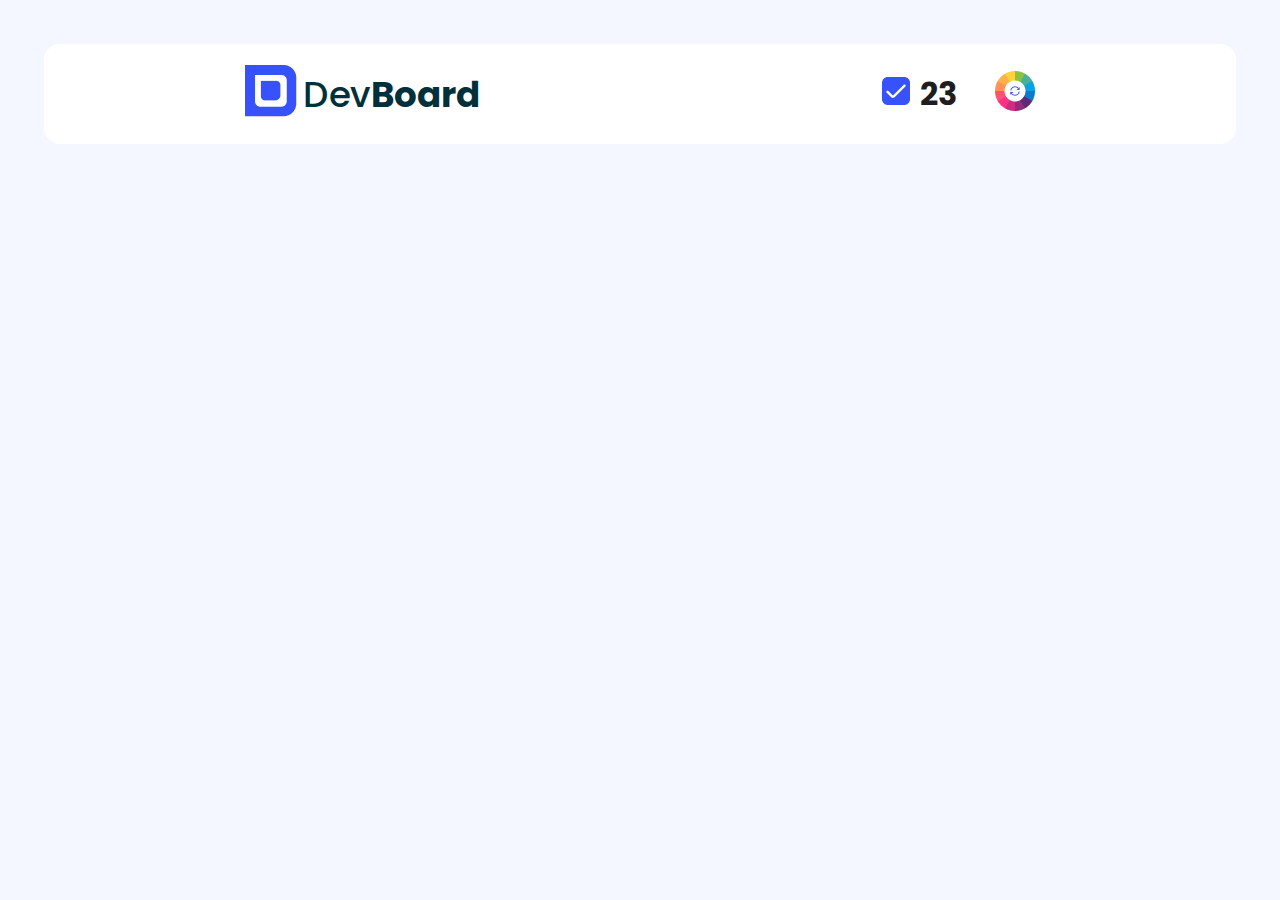
==== index.html @ e92d34a4 "navbar designed" ====
<!DOCTYPE html>
<html lang="en">

<head>
    <meta charset="UTF-8">
    <meta name="viewport" content="width=device-width, initial-scale=1.0">
    <title>Dev Board</title>
    <link rel="stylesheet" href="style.css">
</head>

<body>
    <header>
        <nav class="nav">
            <div id="nav-left" class="nav-left">
                <div><img src="assets/logo.png" alt=""></div>
                <div class="logo-text-1">Dev<span class="logo-text-2">Board</span></div>
            </div>
            <div id="nav-right" class="nav-right">
                <div class="check-box" id="check-box">
                    <div><img src="assets/checkbox.png" alt=""></div>
                    <div class="check-box-number" id="check=check-box-number">23</div>
                </div>
                <div class="theme-btn" id="theme-btn">
                    <img src="assets/theme-btn.png" alt="">
                </div>
            </div>
        </nav>
    </header>
    <main>

    </main>
    <script src="script.js"></script>
</body>

</html>
---- style.css ----
@import url('https://fonts.googleapis.com/css2?family=Poppins:ital,wght@0,100;0,200;0,300;0,400;0,500;0,600;0,700;0,800;0,900;1,100;1,200;1,300;1,400;1,500;1,600;1,700;1,800;1,900&family=Sora:wght@100..800&display=swap');


* {
    margin: 0px;
    padding: 0px;
    box-sizing: border-box;
}

body {
    max-width: 1920px;
    margin: 0 auto;
    font-family: "Poppins", sans-serif;
    background-color: #f4f7ff;

}

.nav {
    height: 100px;
    display: flex;
    justify-content: space-around;
    margin: 2.75rem;
    background-color: #fff;
    border-radius: 1rem;
}

.nav-left {
    cursor: pointer;
    display: flex;
    justify-content: center;
    align-items: center;
    gap: 6px;
}

.nav-right {
    
    display: flex;
    justify-content: center;
    align-items: center;
    gap: 2.375rem;
}

.check-box {
    cursor: pointer;
    display: flex;
    justify-content: center;
    align-items: center;
    gap: 10px;
}

.check-box-number {
    color: #1e1e1e;
    font-size: 32px;
    font-weight: 700;
    text-align: center;
}

.logo-text-1 {
    color: #00303c;
    font-size: 35.67px;
    font-weight: 500;
}
.logo-text-2{
    font-weight: 700;
}

.theme-btn{
    cursor: pointer;
}
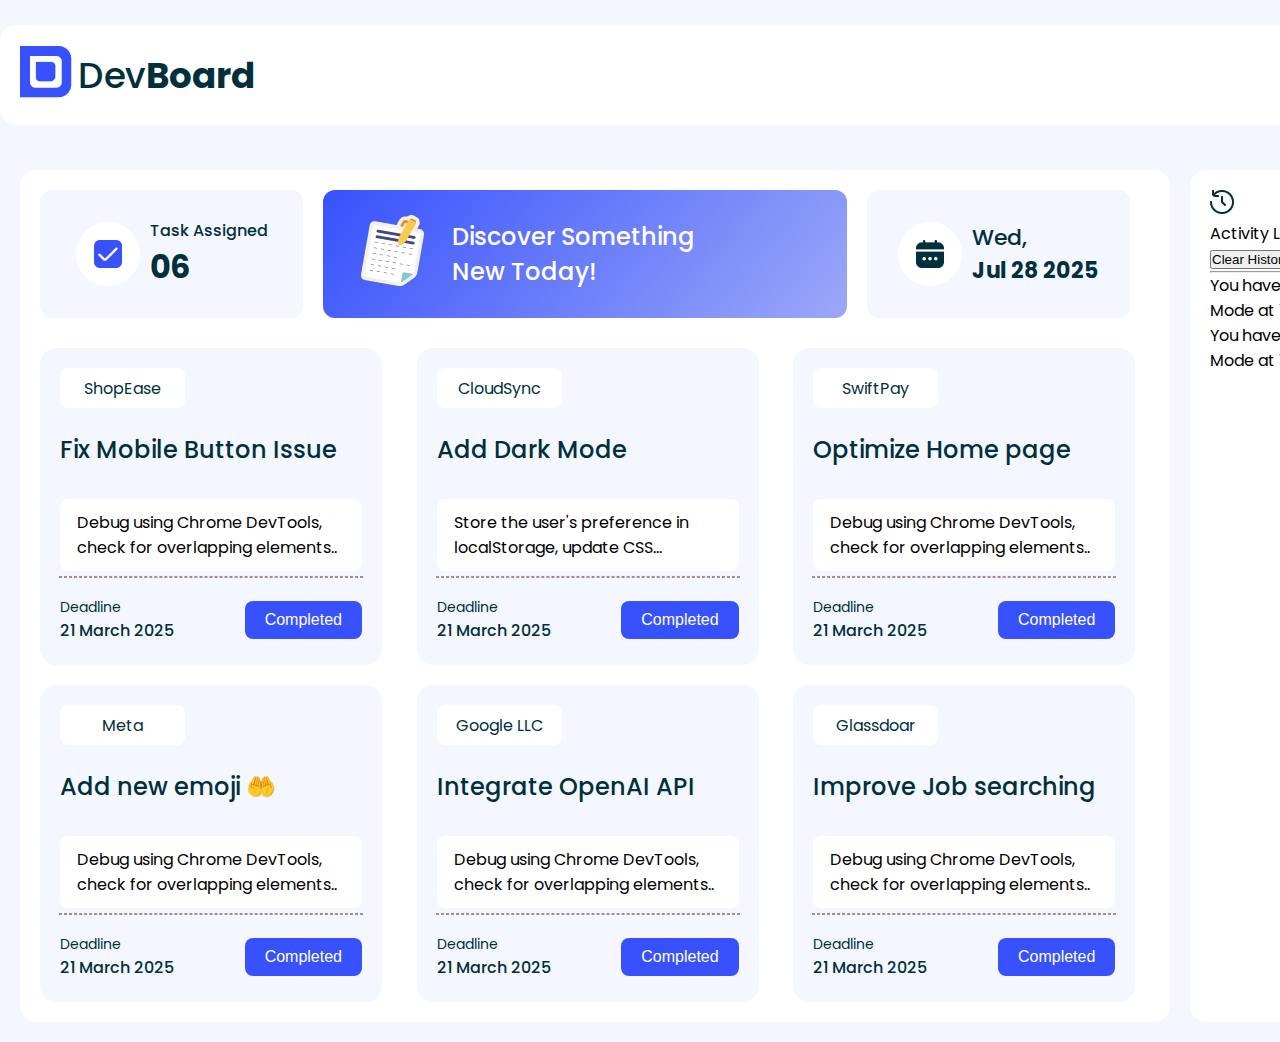
==== commit c45f32c5: "main card section designed" ====
--- a/index.html
+++ b/index.html
@@ -26,8 +26,136 @@
             </div>
         </nav>
     </header>
-    <main>
+    <main class="main">
+        <section class="section-left">
+            <div class="hero">
+                <div class="hero-left">
+                    <div class="hero-left-img"><img src="assets/checkbox.png" alt=""></div>
+                    <div class="hero-left-desc">
+                        <div class="hero-left-title">Task Assigned</div>
+                        <div class="hero-left-number" id="hero-left-number">06</div>
+                    </div>
+                </div>
+                <div class="hero-middle">
+                    <div class="hero-middle-img"><img src="assets/board.png" alt=""></div>
+                    <div class="hero-middle-desc">Discover Something <br>New Today!</div>
+                </div>
+                <div class="hero-right">
+                    <div class="hero-right-img"><img src="assets/calender.png" alt=""></div>
+                    <div>
+                        <div class="hero-right-day">Wed,</div>
+                        <div class="hero-right-date">Jul 28 2025</div>
+                    </div>
+                </div>
+            </div>
+            <div class="card-container">
 
+                <div class="card">
+                    <div class="card-title">ShopEase</div>
+                    <h2 class="card-heading">Fix Mobile Button Issue</h2>
+                    <p class="card-desc">Debug using Chrome DevTools, check for overlapping elements..</p>
+                    <hr class="card-hr">
+
+                    <div class="card-footer">
+                        <div class="card-footer-desc"> 
+                            <div class="card-desc-text">Deadline</div>
+                            <div class="card-desc-date">21 March 2025</div>
+                        </div>
+                        <div><button class="btn">Completed</button></div>
+                    </div>
+
+                </div>
+                <div class="card">
+                    <div class="card-title">CloudSync</div>
+                    <h2 class="card-heading">Add Dark Mode</h2>
+                    <p class="card-desc">Store the user's preference in localStorage, update CSS...</p>
+                    <hr class="card-hr">
+
+                    <div class="card-footer">
+                        <div class="card-footer-desc"> 
+                            <div class="card-desc-text">Deadline</div>
+                            <div class="card-desc-date">21 March 2025</div>
+                        </div>
+                        <div><button class="btn">Completed</button></div>
+                    </div>
+
+                </div>
+                <div class="card">
+                    <div class="card-title">SwiftPay</div>
+                    <h2 class="card-heading">Optimize  Home page</h2>
+                    <p class="card-desc">Debug using Chrome DevTools, check for overlapping elements..</p>
+                    <hr class="card-hr">
+
+                    <div class="card-footer">
+                        <div class="card-footer-desc"> 
+                            <div class="card-desc-text">Deadline</div>
+                            <div class="card-desc-date">21 March 2025</div>
+                        </div>
+                        <div><button class="btn">Completed</button></div>
+                    </div>
+
+                </div>
+                <div class="card">
+                    <div class="card-title">Meta</div>
+                    <h2 class="card-heading">Add new emoji 🤲</h2>
+                    <p class="card-desc">Debug using Chrome DevTools, check for overlapping elements..</p>
+                    <hr class="card-hr">
+
+                    <div class="card-footer">
+                        <div class="card-footer-desc"> 
+                            <div class="card-desc-text">Deadline</div>
+                            <div class="card-desc-date">21 March 2025</div>
+                        </div>
+                        <div><button class="btn">Completed</button></div>
+                    </div>
+
+                </div>
+                <div class="card">
+                    <div class="card-title">Google LLC</div>
+                    <h2 class="card-heading">Integrate OpenAI API </h2>
+                    <p class="card-desc">Debug using Chrome DevTools, check for overlapping elements..</p>
+                    <hr class="card-hr">
+
+                    <div class="card-footer">
+                        <div class="card-footer-desc"> 
+                            <div class="card-desc-text">Deadline</div>
+                            <div class="card-desc-date">21 March 2025</div>
+                        </div>
+                        <div><button class="btn">Completed</button></div>
+                    </div>
+
+                </div>
+                <div class="card">
+                    <div class="card-title">Glassdoar</div>
+                    <h2 class="card-heading">Improve Job searching </h2>
+                    <p class="card-desc">Debug using Chrome DevTools, check for overlapping elements..</p>
+                    <hr class="card-hr">
+
+                    <div class="card-footer">
+                        <div class="card-footer-desc"> 
+                            <div class="card-desc-text">Deadline</div>
+                            <div class="card-desc-date">21 March 2025</div>
+                        </div>
+                        <div><button class="btn">Completed</button></div>
+                    </div>
+
+                </div>
+
+            </div>
+        </section>
+
+        <section class="section-right">
+            <div>
+                <div><img src="assets/activity.png" alt=""></div>
+                <div>Activity Log</div>
+                <div><button>Clear History</button></div>
+            </div>
+            <hr>
+            <div>
+                <p>You have Complete The Task Add Dark Mode at 12:48:15 PM</p>
+                <p>You have Complete The Task Add Dark Mode at 12:48:15 PM</p>
+            </div>
+        </section>
     </main>
     <script src="script.js"></script>
 </body>
--- a/style.css
+++ b/style.css
@@ -16,10 +16,12 @@
 }
 
 .nav {
+    width: 1600px;
     height: 100px;
     display: flex;
-    justify-content: space-around;
-    margin: 2.75rem;
+    justify-content: space-between;
+    padding: 0 20px;
+    margin: 25px auto;
     background-color: #fff;
     border-radius: 1rem;
 }
@@ -33,7 +35,7 @@
 }
 
 .nav-right {
-    
+
     display: flex;
     justify-content: center;
     align-items: center;
@@ -60,11 +62,241 @@
     font-size: 35.67px;
     font-weight: 500;
 }
-.logo-text-2{
+
+.logo-text-2 {
     font-weight: 700;
 }
 
-.theme-btn{
+.theme-btn {
     cursor: pointer;
 }
 
+.main {
+    max-width: 1920px;
+    width: 1600px;
+    margin: 0 auto;
+    display: flex;
+    justify-content: center;
+    gap: 20px;
+    padding: 20px;
+}
+
+.hero {
+    display: flex;
+    margin-bottom: 30px;
+}
+
+.card-container {
+    display: grid;
+    grid-template-columns: repeat(3, 1fr);
+    grid-template-rows: repeat(2, 1fr);
+    gap: 20px;
+}
+
+.hero-left {
+    width: 263px;
+    height: 128px;
+    display: flex;
+    justify-content: center;
+    align-items: center;
+    gap: 10px;
+    border-radius: 12px;
+    background: #f4f7ff;
+    padding: 16px;
+    margin-right: 20px;
+}
+
+.hero-left-img {
+    background-color: #ffffff;
+    width: 64px;
+    height: 64px;
+    border-radius: 50%;
+    display: flex;
+    justify-content: center;
+    align-items: center;
+}
+
+.hero-left-title {
+    color: #00303c;
+    font-size: 16px;
+    font-weight: 500;
+    text-align: left;
+}
+
+.hero-left-number {
+    color: #00303c;
+    font-size: 32px;
+    font-weight: 700;
+    text-align: left;
+}
+
+.hero-middle {
+    flex: 1;
+    width: 524px;
+    height: 128px;
+    display: flex;
+    justify-content: start;
+    align-items: center;
+    border-radius: 12px;
+    gap: 20px;
+    padding: 30px;
+    background: linear-gradient(130.70deg, rgb(55, 82, 253) 0.419%, rgb(108, 127, 250) 52.66%, rgb(155, 168, 248) 99.733%);
+    margin-right: 20px;
+}
+
+.hero-moddle-img {
+    border: 2px dashed white;
+}
+
+.hero-middle-desc {
+    color: rgb(255, 255, 255);
+    font-family: Poppins;
+    font-size: 24px;
+    font-weight: 500;
+    text-align: left;
+}
+
+.hero-right {
+    width: 263px;
+    height: 128px;
+    display: flex;
+    justify-content: center;
+    align-items: center;
+    gap: 10px;
+    border-radius: 12px;
+    background: #f4f7ff;
+    padding: 16px;
+    margin-right: 20px;
+}
+
+.hero-right-img {
+    background-color: #ffffff;
+    width: 64px;
+    height: 64px;
+    border-radius: 50%;
+    display: flex;
+    justify-content: center;
+    align-items: center;
+}
+
+.hero-right-date {
+    color: #00303c;
+    font-size: 22px;
+    font-weight: 700;
+}
+
+.hero-right-day {
+    color: #00303c;
+    font-size: 22px;
+    font-weight: 500;
+}
+
+.section-left {
+    border-radius: 16px;
+    background-color: #fff;
+    padding: 20px;
+}
+
+.section-right {
+    background-color: #fff;
+    border-radius: 16px;
+    padding: 20px;
+}
+
+.card-container {
+    width: auto;
+}
+
+.card {
+    width: 342px;
+    height: 317px;
+    border-radius: 16px;
+    background-color: #f4f7ff;
+    padding: 20px;
+}
+
+.card-title {
+    display: flex;
+    justify-content: center;
+    align-items: center;
+    padding: 8px 16px 8px 16px;
+    border-radius: 8px;
+    background-color: #ffffff;
+    width: 125px;
+    height: 40px;
+    color: #00303c;
+    font-size: 16px;
+    font-weight: 400;
+    text-align: left;
+    margin-bottom: 24px;
+}
+
+.card-heading {
+    color: #00303c;
+    font-size: 24px;
+    font-weight: 500;
+    text-align: left;
+    margin-bottom: 32px;
+}
+
+.card-desc {
+    color: #000000;
+    font-size: 16px;
+    font-weight: 400;
+    text-align: left;
+    box-sizing: border-box;
+    border: 0.5px dashed #3752fd00;
+    border-radius: 8px;
+    background-color: #ffffff;
+    /* opacity: 0.5; */
+    padding: 10px 16px;
+}
+
+.card-hr {
+    margin-top: 6px;
+    outline: 1px dashed rgb(158, 143, 143);
+    border: none;
+}
+
+.card-footer {
+    padding: 20px 0;
+    display: flex;
+    justify-content: space-between;
+    align-items: center;
+}
+
+.card-desc-text {
+    color: #00303c;
+    font-size: 14px;
+    font-weight: 400;
+    text-align: left;
+}
+
+.card-desc-date {
+    color: #00303c;
+    font-size: 16px;
+    font-weight: 500;
+    text-align: left;
+}
+
+.btn {
+    border-radius: 8px;
+    background-color: #3752fd;
+    display: flex;
+    flex-direction: row;
+    justify-content: center;
+    align-items: center;
+    gap: 10;
+    padding: 10px 20px 10px 20px;
+    border: none;
+    color: #ffffff;
+    font-size: 16px;
+    font-weight: 500;
+    text-align: left;
+    cursor: pointer;
+}
+.btn:hover{
+    background-color: #fff;
+    color: black;
+    transition: all 500ms ease;
+}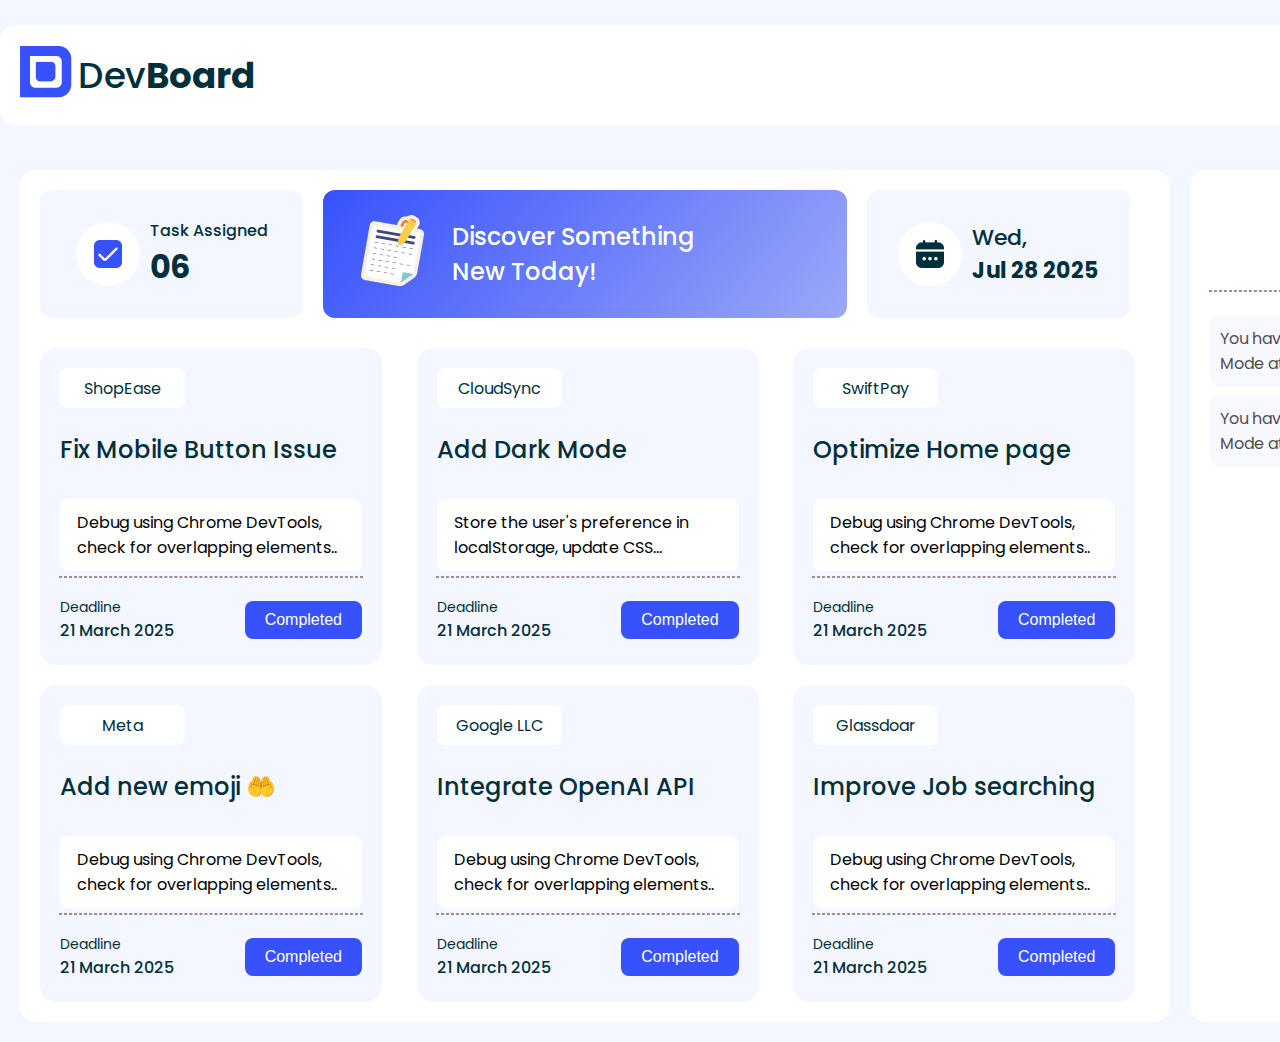
==== commit b69d5103: "activity section designed" ====
--- a/index.html
+++ b/index.html
@@ -145,15 +145,17 @@
         </section>
 
         <section class="section-right">
-            <div>
-                <div><img src="assets/activity.png" alt=""></div>
-                <div>Activity Log</div>
-                <div><button>Clear History</button></div>
+            <div class="section-right-upper">
+                <div class="activity-log">
+                    <div><img src="assets/activity.png" alt=""></div>
+                    <div class="activity-text">Activity Log</div>
+                </div>
+                <div class="btn-div"><button class="btn">Clear History</button></div>
             </div>
-            <hr>
-            <div>
-                <p>You have Complete The Task Add Dark Mode at 12:48:15 PM</p>
-                <p>You have Complete The Task Add Dark Mode at 12:48:15 PM</p>
+            <hr class="card-hr">
+            <div class="history">
+                <p class="history-para">You have Complete The Task Add Dark Mode at 12:48:15 PM</p>
+                <p class="history-para">You have Complete The Task Add Dark Mode at 12:48:15 PM</p>
             </div>
         </section>
     </main>
--- a/style.css
+++ b/style.css
@@ -149,8 +149,8 @@
 }
 
 .hero-middle-desc {
-    color: rgb(255, 255, 255);
-    font-family: Poppins;
+    cursor: pointer;
+    color: #ffffff;
     font-size: 24px;
     font-weight: 500;
     text-align: left;
@@ -295,8 +295,56 @@
     text-align: left;
     cursor: pointer;
 }
-.btn:hover{
+
+.btn:hover {
     background-color: #fff;
     color: black;
     transition: all 500ms ease;
+}
+
+.section-right-upper {
+    margin-bottom: 16px;
+}
+
+.activity-log {
+    display: flex;
+    gap: 10px;
+    justify-content: center;
+    align-items: center;
+    margin-bottom: 16px;
+}
+
+.activity-text {
+    color: #00303c;
+    font-size: 20px;
+    font-weight: 500;
+    text-align: left;
+}
+
+.btn-div {
+    display: flex;
+    justify-content: center;
+    align-items: center;
+    margin: 16px 0px;
+}
+
+.history {
+    margin-top: 25px;
+}
+
+.history-para {
+    border-radius: 8px;
+    background-color: #f4f7ff;
+    display: flex;
+    flex-direction: row;
+    justify-content: center;
+    align-items: flex-start;
+    gap: 10;
+    padding: 10px;
+    color: #000000;
+    font-size: 16px;
+    font-weight: 400;
+    text-align: left;
+    opacity: .7;
+    margin-bottom: 10px;
 }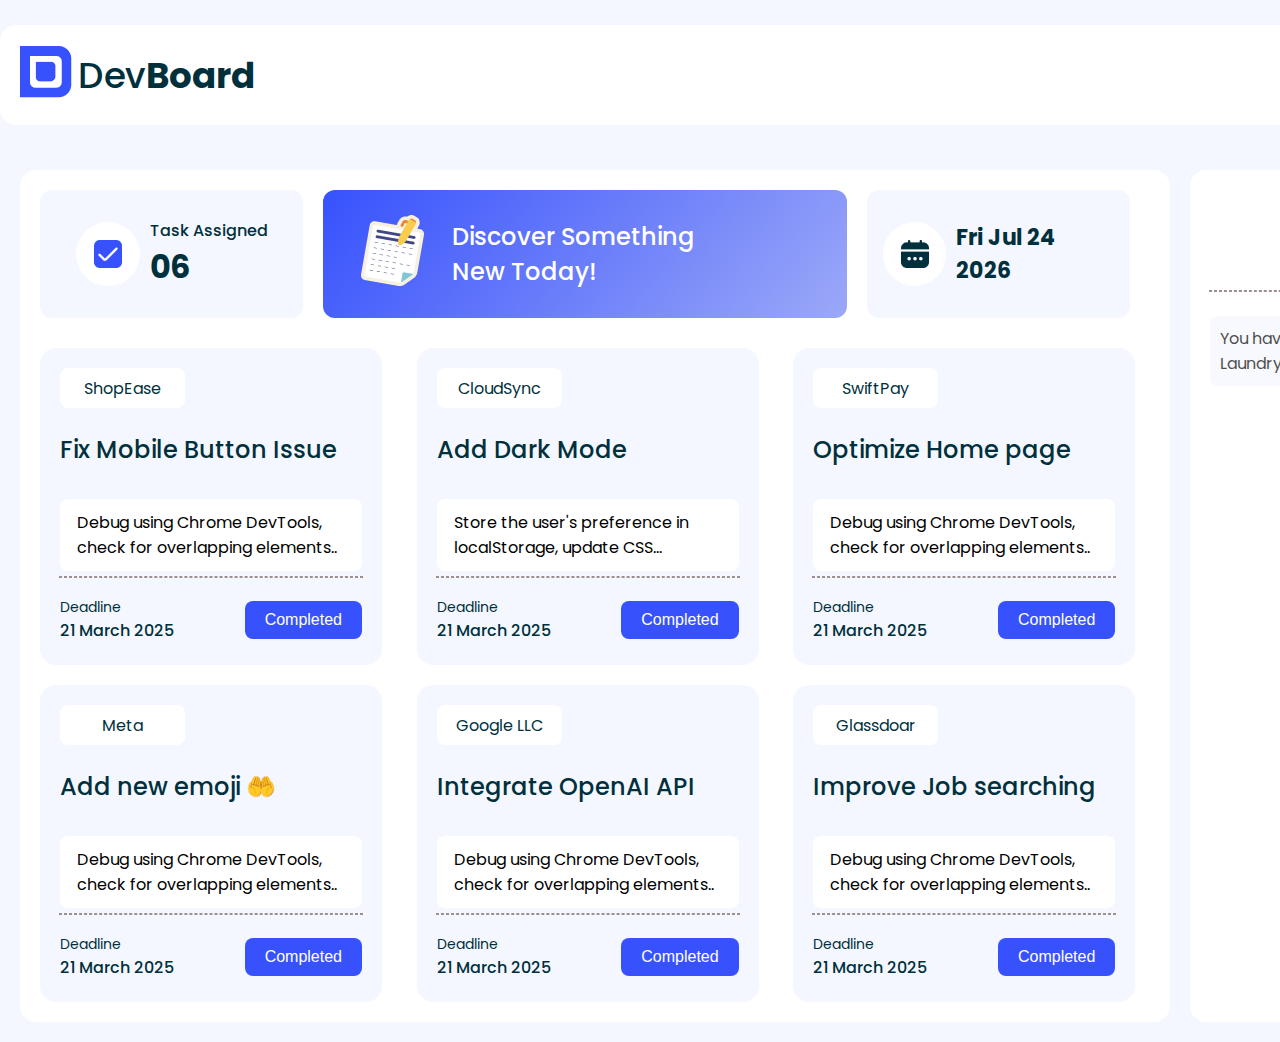
==== commit 56451cd4: "final commit" ====
--- a/index.html
+++ b/index.html
@@ -8,7 +8,8 @@
     <link rel="stylesheet" href="style.css">
 </head>
 
-<body>
+<body class="body">
+
     <header>
         <nav class="nav">
             <div id="nav-left" class="nav-left">
@@ -18,7 +19,7 @@
             <div id="nav-right" class="nav-right">
                 <div class="check-box" id="check-box">
                     <div><img src="assets/checkbox.png" alt=""></div>
-                    <div class="check-box-number" id="check=check-box-number">23</div>
+                    <div class="check-box-number" id="check-box-number">23</div>
                 </div>
                 <div class="theme-btn" id="theme-btn">
                     <img src="assets/theme-btn.png" alt="">
@@ -26,6 +27,7 @@
             </div>
         </nav>
     </header>
+
     <main class="main">
         <section class="section-left">
             <div class="hero">
@@ -36,15 +38,17 @@
                         <div class="hero-left-number" id="hero-left-number">06</div>
                     </div>
                 </div>
-                <div class="hero-middle">
-                    <div class="hero-middle-img"><img src="assets/board.png" alt=""></div>
-                    <div class="hero-middle-desc">Discover Something <br>New Today!</div>
-                </div>
+                <a class="blog-link" href="/blog.html">
+                    <div class="hero-middle">
+                        <div class="hero-middle-img"><img src="assets/board.png" alt=""></div>
+                        <div class="hero-middle-desc">Discover Something <br>New Today!</div>
+                    </div>
+                </a>
                 <div class="hero-right">
                     <div class="hero-right-img"><img src="assets/calender.png" alt=""></div>
                     <div>
-                        <div class="hero-right-day">Wed,</div>
-                        <div class="hero-right-date">Jul 28 2025</div>
+                    
+                        <div class="hero-right-date" id="hero-right-date"></div>
                     </div>
                 </div>
             </div>
@@ -57,11 +61,11 @@
                     <hr class="card-hr">
 
                     <div class="card-footer">
-                        <div class="card-footer-desc"> 
+                        <div class="card-footer-desc">
                             <div class="card-desc-text">Deadline</div>
                             <div class="card-desc-date">21 March 2025</div>
                         </div>
-                        <div><button class="btn">Completed</button></div>
+                        <div><button class="btn comp-btn">Completed</button></div>
                     </div>
 
                 </div>
@@ -72,26 +76,26 @@
                     <hr class="card-hr">
 
                     <div class="card-footer">
-                        <div class="card-footer-desc"> 
+                        <div class="card-footer-desc">
                             <div class="card-desc-text">Deadline</div>
                             <div class="card-desc-date">21 March 2025</div>
                         </div>
-                        <div><button class="btn">Completed</button></div>
+                        <div><button class="btn comp-btn">Completed</button></div>
                     </div>
 
                 </div>
                 <div class="card">
                     <div class="card-title">SwiftPay</div>
-                    <h2 class="card-heading">Optimize  Home page</h2>
+                    <h2 class="card-heading">Optimize Home page</h2>
                     <p class="card-desc">Debug using Chrome DevTools, check for overlapping elements..</p>
                     <hr class="card-hr">
 
                     <div class="card-footer">
-                        <div class="card-footer-desc"> 
+                        <div class="card-footer-desc">
                             <div class="card-desc-text">Deadline</div>
                             <div class="card-desc-date">21 March 2025</div>
                         </div>
-                        <div><button class="btn">Completed</button></div>
+                        <div><button class="btn comp-btn">Completed</button></div>
                     </div>
 
                 </div>
@@ -102,11 +106,11 @@
                     <hr class="card-hr">
 
                     <div class="card-footer">
-                        <div class="card-footer-desc"> 
+                        <div class="card-footer-desc">
                             <div class="card-desc-text">Deadline</div>
                             <div class="card-desc-date">21 March 2025</div>
                         </div>
-                        <div><button class="btn">Completed</button></div>
+                        <div><button class="btn comp-btn">Completed</button></div>
                     </div>
 
                 </div>
@@ -117,11 +121,11 @@
                     <hr class="card-hr">
 
                     <div class="card-footer">
-                        <div class="card-footer-desc"> 
+                        <div class="card-footer-desc">
                             <div class="card-desc-text">Deadline</div>
                             <div class="card-desc-date">21 March 2025</div>
                         </div>
-                        <div><button class="btn">Completed</button></div>
+                        <div><button class="btn comp-btn">Completed</button></div>
                     </div>
 
                 </div>
@@ -132,11 +136,11 @@
                     <hr class="card-hr">
 
                     <div class="card-footer">
-                        <div class="card-footer-desc"> 
+                        <div class="card-footer-desc">
                             <div class="card-desc-text">Deadline</div>
                             <div class="card-desc-date">21 March 2025</div>
                         </div>
-                        <div><button class="btn">Completed</button></div>
+                        <div><button class="btn comp-btn">Completed</button></div>
                     </div>
 
                 </div>
@@ -150,15 +154,16 @@
                     <div><img src="assets/activity.png" alt=""></div>
                     <div class="activity-text">Activity Log</div>
                 </div>
-                <div class="btn-div"><button class="btn">Clear History</button></div>
+                <div class="btn-div"><button class="btn" id="clear-btn">Clear History</button></div>
             </div>
             <hr class="card-hr">
-            <div class="history">
-                <p class="history-para">You have Complete The Task Add Dark Mode at 12:48:15 PM</p>
-                <p class="history-para">You have Complete The Task Add Dark Mode at 12:48:15 PM</p>
-            </div>
+            <div class="history" id="history">
+                <p class="history-para">You have Complete The Task "Do the Laundry" at 1:00:15 AM</p>
+                <!-- <p class="history-para">You have Complete The Task Add Dark Mode at 12:48:15 PM</p> -->
+
         </section>
     </main>
+
     <script src="script.js"></script>
 </body>
 
--- a/style.css
+++ b/style.css
@@ -76,6 +76,16 @@
     width: 1600px;
     margin: 0 auto;
     display: flex;
+    justify-content: center;
+    gap: 20px;
+    padding: 20px;
+}
+.main-blog{
+    max-width: 1920px;
+    width: 1600px;
+    margin: 0 auto;
+    display: flex;
+    flex-direction: column;
     justify-content: center;
     gap: 20px;
     padding: 20px;
@@ -347,4 +357,8 @@
     text-align: left;
     opacity: .7;
     margin-bottom: 10px;
+}
+
+.blog-link{
+    text-decoration: none;
 }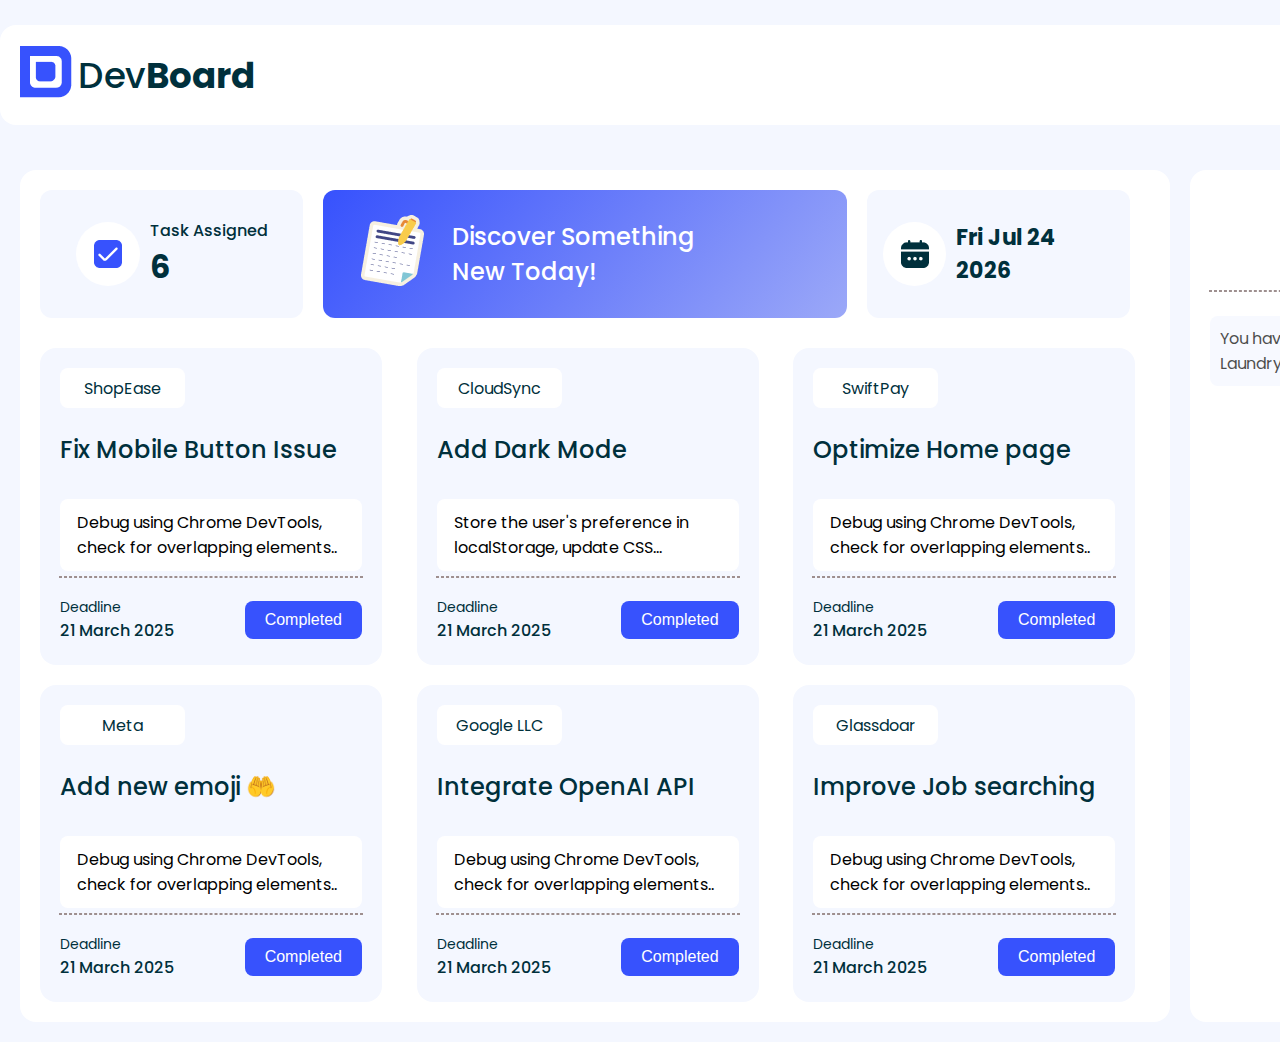
==== commit 02b809e6: "minor fix" ====
--- a/index.html
+++ b/index.html
@@ -35,10 +35,10 @@
                     <div class="hero-left-img"><img src="assets/checkbox.png" alt=""></div>
                     <div class="hero-left-desc">
                         <div class="hero-left-title">Task Assigned</div>
-                        <div class="hero-left-number" id="hero-left-number">06</div>
+                        <div class="hero-left-number" id="hero-left-number">6</div>
                     </div>
                 </div>
-                <a class="blog-link" href="/blog.html">
+                <a class="blog-link" href="blog.html">
                     <div class="hero-middle">
                         <div class="hero-middle-img"><img src="assets/board.png" alt=""></div>
                         <div class="hero-middle-desc">Discover Something <br>New Today!</div>
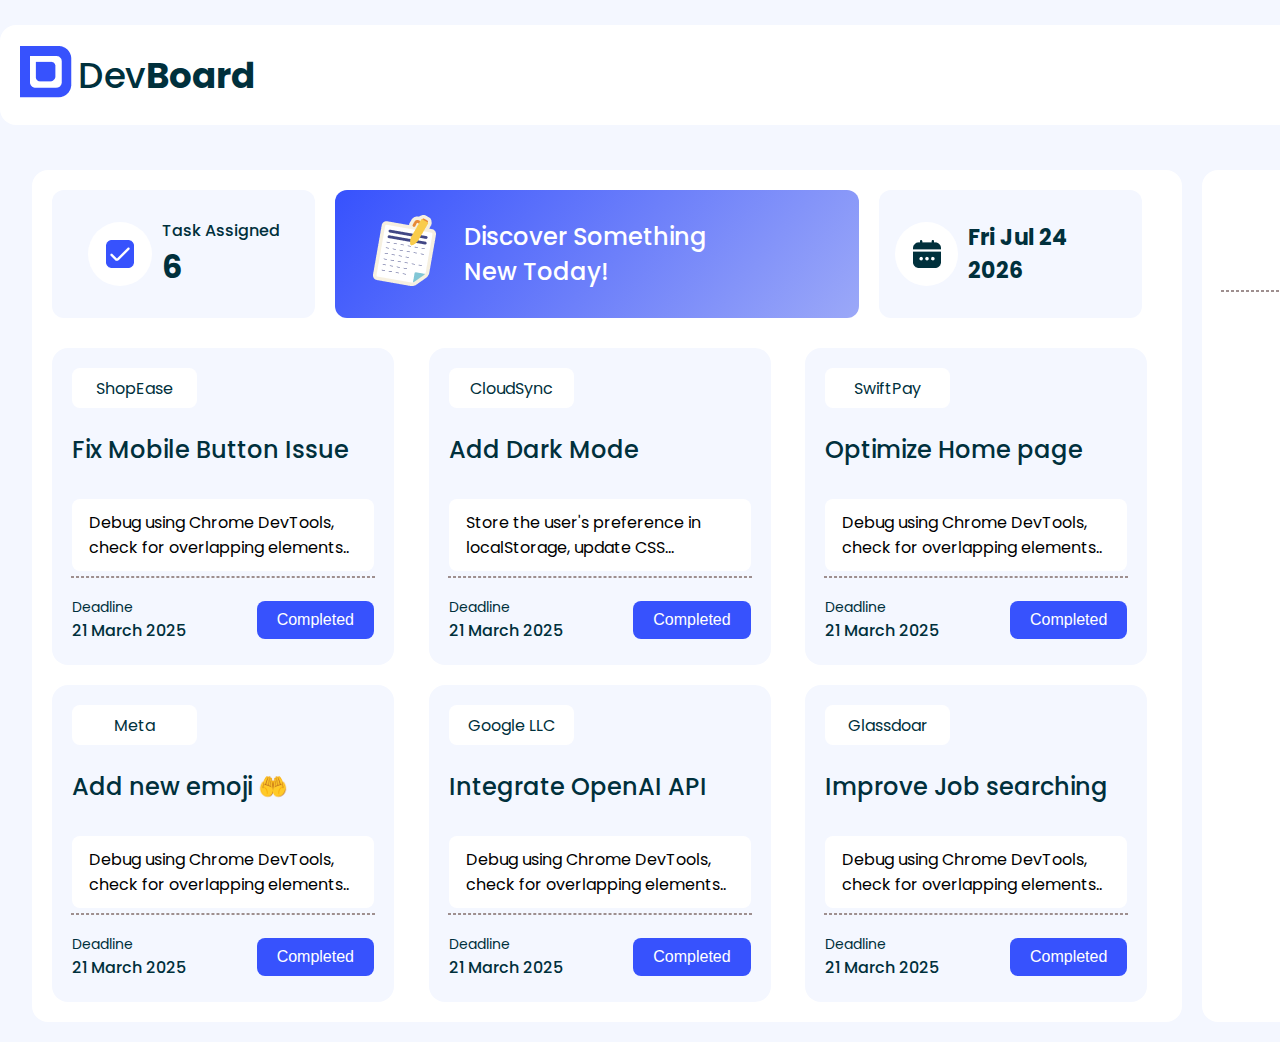
==== commit dbea8af0: "log issue fixed" ====
--- a/index.html
+++ b/index.html
@@ -158,9 +158,6 @@
             </div>
             <hr class="card-hr">
             <div class="history" id="history">
-                <p class="history-para">You have Complete The Task "Do the Laundry" at 1:00:15 AM</p>
-                <!-- <p class="history-para">You have Complete The Task Add Dark Mode at 12:48:15 PM</p> -->
-
         </section>
     </main>
 
--- a/style.css
+++ b/style.css
@@ -208,6 +208,7 @@
 }
 
 .section-right {
+    width: 366px;
     background-color: #fff;
     border-radius: 16px;
     padding: 20px;
